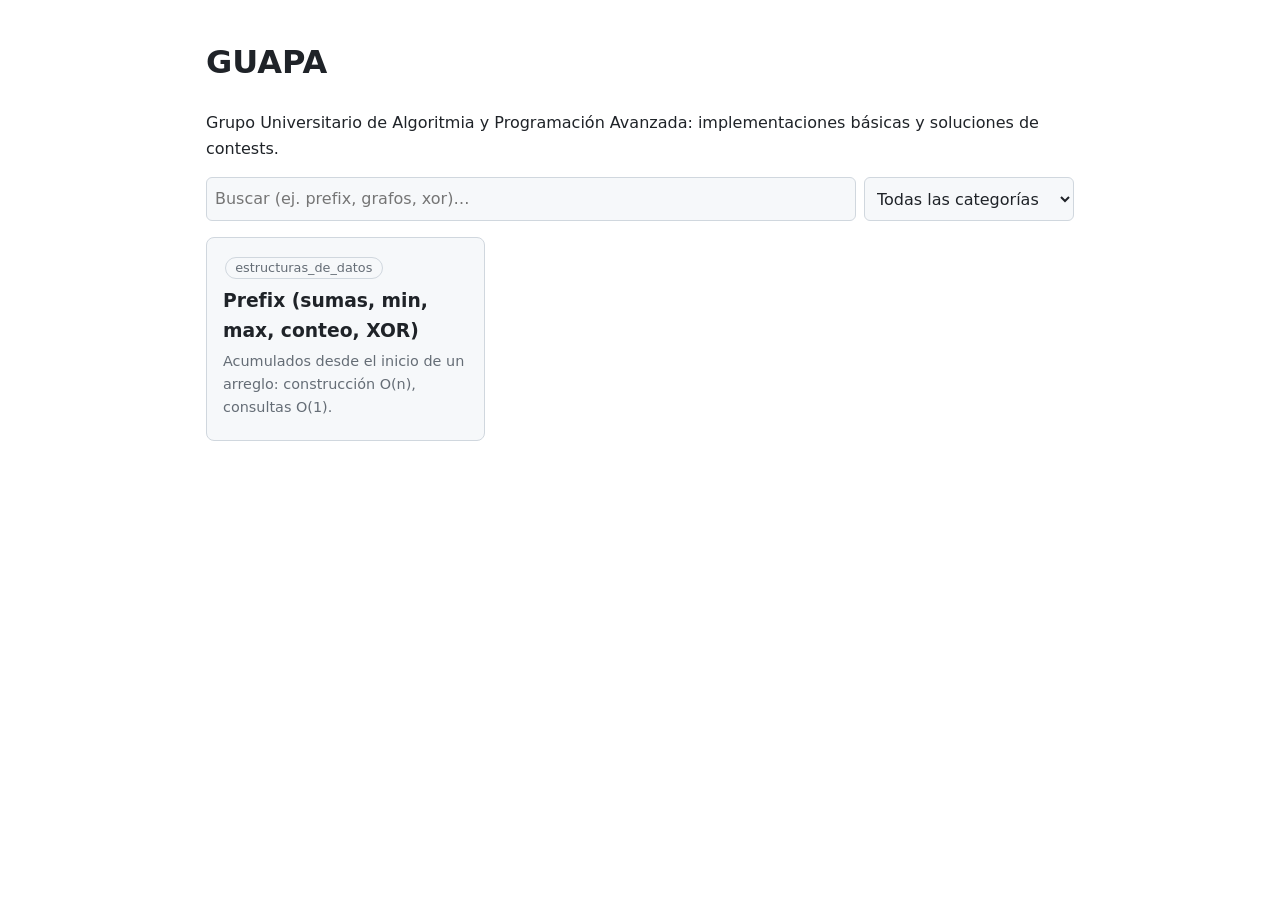
==== docs/index.html @ 2ccbafb0 "Add initial HTML structure for index page" ====
<!DOCTYPE html>
<html lang="es">
<head>
<meta charset="utf-8">
<meta name="viewport" content="width=device-width, initial-scale=1">
<title>GUAPA · Implementaciones y soluciones</title>
<link rel="stylesheet" href="assets/style.css">
</head>
<body>
<main>
<h1>GUAPA</h1>
<p>Grupo Universitario de Algoritmia y Programación Avanzada: implementaciones básicas y soluciones de contests.</p>
<div class="controls">
  <input id="q" type="search" placeholder="Buscar (ej. prefix, grafos, xor)…">
  <select id="f"><option value="">Todas las categorías</option></select>
</div>
<div id="g" class="grid"></div>
</main>
<script src="catalog.js"></script>
<script>
var q = document.getElementById("q"), f = document.getElementById("f"), g = document.getElementById("g");
function norm(s){ return s.normalize("NFD").replace(/[\u0300-\u036f]/g, "").toLowerCase(); }
Array.from(new Set(CATALOG.map(function(e){ return e.categoria; }))).sort()
  .forEach(function(c){ f.add(new Option(c, c)); });
function el(tag, cls, txt){ var e = document.createElement(tag); if (cls) e.className = cls; if (txt) e.textContent = txt; return e; }
function render(){
  var t = norm(q.value);
  g.innerHTML = "";
  CATALOG.filter(function(e){
    return (!f.value || e.categoria === f.value) &&
      norm([e.titulo, e.descripcion, e.categoria].concat(e.tags || []).join(" ")).indexOf(t) !== -1;
  }).forEach(function(e){
    var a = el("a", "card"); a.href = e.archivo;
    a.appendChild(el("span", "tag", e.categoria));
    a.appendChild(el("h3", "", e.titulo));
    a.appendChild(el("p", "", e.descripcion));
    g.appendChild(a);
  });
  if (!g.children.length) g.appendChild(el("p", "", "Sin resultados."));
}
q.oninput = render; f.onchange = render; render();
</script>
</body>
</html>
---- docs/assets/style.css ----
:root{--bg:#fff;--fg:#1f2328;--mut:#656d76;--card:#f6f8fa;--bd:#d0d7de;--ac:#0969da;--kw:#cf222e;--cm:#6e7781;--st:#0a3069;--nu:#0550ae;--ti:#8250df}
@media(prefers-color-scheme:dark){:root{--bg:#0d1117;--fg:#e6edf3;--mut:#8b949e;--card:#161b22;--bd:#30363d;--ac:#58a6ff;--kw:#ff7b72;--cm:#8b949e;--st:#a5d6ff;--nu:#79c0ff;--ti:#d2a8ff}}
*{box-sizing:border-box}
body{margin:0;background:var(--bg);color:var(--fg);font:16px/1.6 system-ui,-apple-system,"Segoe UI",sans-serif}
main{max-width:900px;margin:0 auto;padding:1rem}
a{color:var(--ac);text-decoration:none}
.back{display:inline-block;margin-bottom:.5rem}
.tag{display:inline-block;background:var(--card);border:1px solid var(--bd);border-radius:1rem;padding:0 .6rem;font-size:.8rem;color:var(--mut);margin:.1rem}
.bar{display:flex;justify-content:space-between;align-items:center;background:var(--card);border:1px solid var(--bd);border-bottom:0;border-radius:8px 8px 0 0;padding:.4rem .8rem;font:.85rem ui-monospace,monospace;color:var(--mut)}
button{background:var(--bg);color:var(--fg);border:1px solid var(--bd);border-radius:6px;padding:.25rem .7rem;cursor:pointer}
pre{margin:0;overflow-x:auto;background:var(--card);border:1px solid var(--bd);border-radius:0 0 8px 8px;padding:1rem}
code{font:.85rem/1.5 ui-monospace,SFMono-Regular,Menlo,Consolas,monospace}
.hljs-keyword,.hljs-type{color:var(--kw)}
.hljs-comment{color:var(--cm);font-style:italic}
.hljs-string,.hljs-meta{color:var(--st)}
.hljs-number,.hljs-literal{color:var(--nu)}
.hljs-title,.hljs-built_in{color:var(--ti)}
.controls{display:flex;gap:.5rem;flex-wrap:wrap;margin:1rem 0}
.controls input,.controls select{padding:.5rem;border:1px solid var(--bd);border-radius:6px;background:var(--card);color:var(--fg);font:inherit}
.controls input{flex:1;min-width:200px}
.grid{display:grid;grid-template-columns:repeat(auto-fill,minmax(260px,1fr));gap:1rem}
.card{display:block;background:var(--card);border:1px solid var(--bd);border-radius:8px;padding:1rem;color:var(--fg)}
.card:hover{border-color:var(--ac)}
.card h3{margin:.3rem 0}
.card p{margin:.3rem 0;color:var(--mut);font-size:.9rem}
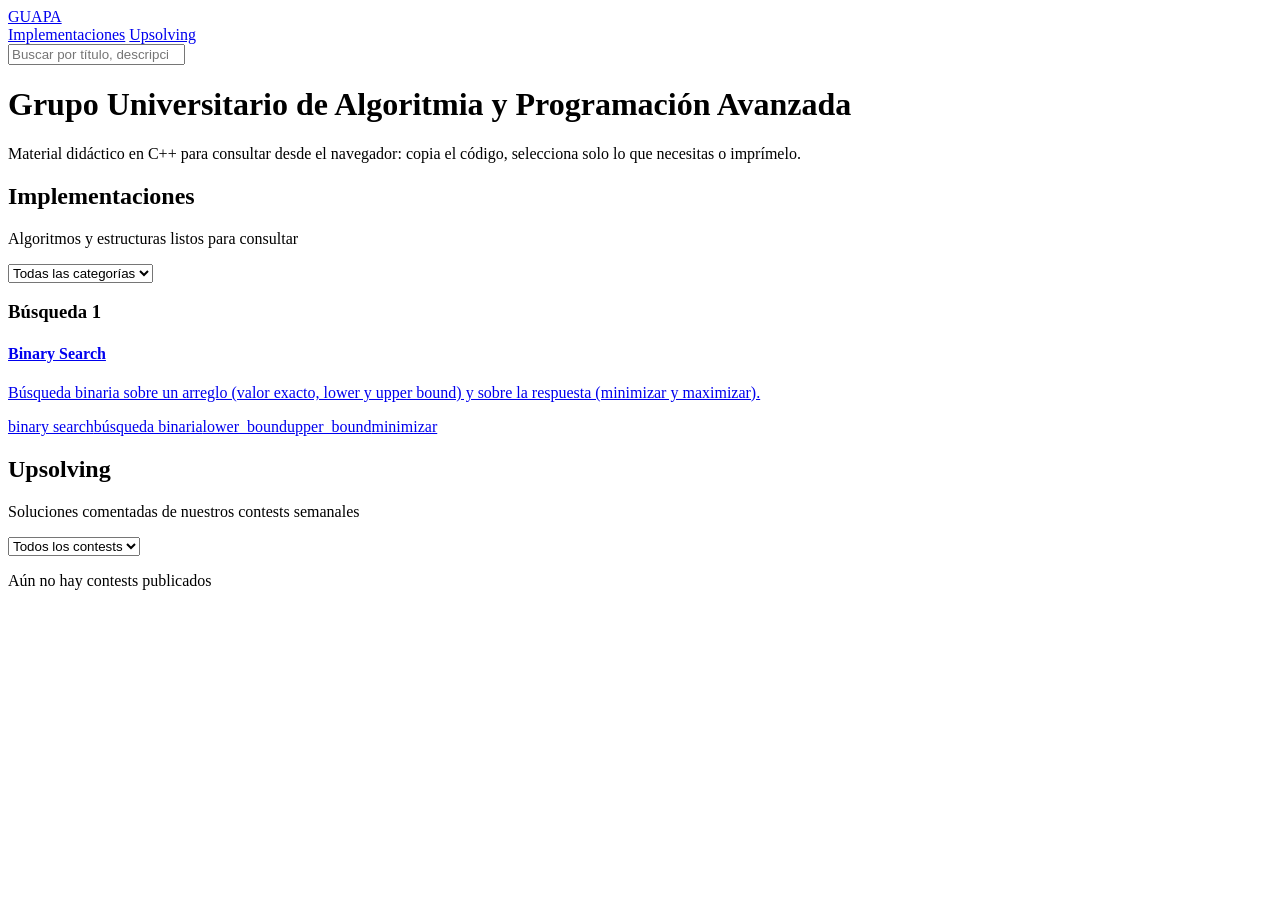
==== commit f455b3e3: "Add initial HTML structure for index page" ====
--- a/docs/index.html
+++ b/docs/index.html
@@ -3,42 +3,148 @@
 <head>
 <meta charset="utf-8">
 <meta name="viewport" content="width=device-width, initial-scale=1">
-<title>GUAPA · Implementaciones y soluciones</title>
+<title>GUAPA · Algoritmia y Programación Avanzada</title>
 <link rel="stylesheet" href="assets/style.css">
 </head>
-<body>
-<main>
-<h1>GUAPA</h1>
-<p>Grupo Universitario de Algoritmia y Programación Avanzada: implementaciones básicas y soluciones de contests.</p>
-<div class="controls">
-  <input id="q" type="search" placeholder="Buscar (ej. prefix, grafos, xor)…">
-  <select id="f"><option value="">Todas las categorías</option></select>
-</div>
-<div id="g" class="grid"></div>
+<body data-pagina="inicio">
+
+<header class="topbar">
+  <a class="marca" href="#">GUAPA</a>
+  <nav class="tabs">
+    <a class="impl" href="#implementaciones">Implementaciones</a>
+    <a class="ups" href="#upsolving">Upsolving</a>
+  </nav>
+  <input id="buscador" class="buscador" type="search" placeholder="Buscar por título, descripción o tag" aria-label="Buscar">
+</header>
+
+<main class="wide">
+  <div class="hero">
+    <h1>Grupo Universitario de Algoritmia y Programación Avanzada</h1>
+    <p>Material didáctico en C++ para consultar desde el navegador: copia el código, selecciona solo lo que necesitas o imprímelo.</p>
+  </div>
+
+  <section id="implementaciones" class="bloque-seccion impl">
+    <div class="cab-seccion">
+      <div>
+        <h2>Implementaciones</h2>
+        <p>Algoritmos y estructuras listos para consultar</p>
+      </div>
+      <select id="filtro-cat" aria-label="Filtrar por categoría"></select>
+    </div>
+    <div id="lista-impl"></div>
+  </section>
+
+  <section id="upsolving" class="bloque-seccion ups">
+    <div class="cab-seccion">
+      <div>
+        <h2>Upsolving</h2>
+        <p>Soluciones comentadas de nuestros contests semanales</p>
+      </div>
+      <select id="filtro-contest" aria-label="Filtrar por contest"></select>
+    </div>
+    <div id="lista-ups"></div>
+  </section>
 </main>
+
 <script src="catalog.js"></script>
 <script>
-var q = document.getElementById("q"), f = document.getElementById("f"), g = document.getElementById("g");
-function norm(s){ return s.normalize("NFD").replace(/[\u0300-\u036f]/g, "").toLowerCase(); }
-Array.from(new Set(CATALOG.map(function(e){ return e.categoria; }))).sort()
-  .forEach(function(c){ f.add(new Option(c, c)); });
-function el(tag, cls, txt){ var e = document.createElement(tag); if (cls) e.className = cls; if (txt) e.textContent = txt; return e; }
-function render(){
-  var t = norm(q.value);
-  g.innerHTML = "";
-  CATALOG.filter(function(e){
-    return (!f.value || e.categoria === f.value) &&
-      norm([e.titulo, e.descripcion, e.categoria].concat(e.tags || []).join(" ")).indexOf(t) !== -1;
-  }).forEach(function(e){
-    var a = el("a", "card"); a.href = e.archivo;
-    a.appendChild(el("span", "tag", e.categoria));
-    a.appendChild(el("h3", "", e.titulo));
-    a.appendChild(el("p", "", e.descripcion));
-    g.appendChild(a);
-  });
-  if (!g.children.length) g.appendChild(el("p", "", "Sin resultados."));
-}
-q.oninput = render; f.onchange = render; render();
+(function () {
+  'use strict';
+  var IMPL = CATALOG.filter(function (e) { return e.tipo === 'implementacion'; });
+  var UPS  = CATALOG.filter(function (e) { return e.tipo === 'solucion'; });
+
+  var CAT_NOMBRES = {
+    busqueda: 'Búsqueda', grafos: 'Grafos', combinatoria: 'Combinatoria', strings: 'Strings',
+    estructuras_de_datos: 'Estructuras de datos', programacion_dinamica: 'Programación dinámica',
+    matematicas: 'Matemáticas', geometria: 'Geometría'
+  };
+  function nombreCat(c) {
+    return CAT_NOMBRES[c] || (c.charAt(0).toUpperCase() + c.slice(1).replace(/_/g, ' '));
+  }
+  function pad(n) { return (n < 10 ? '0' : '') + n; }
+  function esc(s) {
+    return String(s == null ? '' : s).replace(/[&<>"']/g, function (c) {
+      return { '&': '&amp;', '<': '&lt;', '>': '&gt;', '"': '&quot;', "'": '&#39;' }[c];
+    });
+  }
+  function norm(s) { return String(s).toLowerCase().normalize('NFD').replace(/[\u0300-\u036f]/g, ''); }
+  function coincide(e, q) {
+    if (!q) return true;
+    var texto = norm([e.titulo, e.descripcion, e.problema || '', (e.tags || []).join(' ')].join(' '));
+    return q.split(/\s+/).every(function (w) { return texto.indexOf(w) >= 0; });
+  }
+  function tagsHtml(e) {
+    return '<div class="tags">' + (e.tags || []).slice(0, 5).map(function (t) {
+      return '<span class="tag">' + esc(t) + '</span>';
+    }).join('') + '</div>';
+  }
+
+  var selCat = document.getElementById('filtro-cat');
+  var selContest = document.getElementById('filtro-contest');
+  var buscador = document.getElementById('buscador');
+
+  // Opciones de los filtros
+  var cats = Array.from(new Set(IMPL.map(function (e) { return e.categoria; }))).sort();
+  selCat.innerHTML = '<option value="">Todas las categorías</option>' +
+    cats.map(function (c) { return '<option value="' + esc(c) + '">' + esc(nombreCat(c)) + '</option>'; }).join('');
+  var contests = Array.from(new Set(UPS.map(function (e) { return e.contest; }))).sort(function (a, b) { return b - a; });
+  selContest.innerHTML = '<option value="">Todos los contests</option>' +
+    contests.map(function (c) { return '<option value="' + c + '">Contest ' + pad(c) + '</option>'; }).join('');
+
+  function renderImpl(q) {
+    var cat = selCat.value;
+    var items = IMPL.filter(function (e) { return (!cat || e.categoria === cat) && coincide(e, q); });
+    var grupos = {};
+    items.forEach(function (e) { (grupos[e.categoria] = grupos[e.categoria] || []).push(e); });
+    var html = Object.keys(grupos).sort().map(function (c) {
+      return '<div class="grupo" id="cat-' + esc(c) + '"><h3>' + esc(nombreCat(c)) +
+        ' <span class="conteo">' + grupos[c].length + '</span></h3><div class="tarjetas">' +
+        grupos[c].map(function (e) {
+          return '<a class="tarjeta" href="' + esc(e.archivo) + '"><h4>' + esc(e.titulo) + '</h4><p>' +
+            esc(e.descripcion) + '</p>' + tagsHtml(e) + '</a>';
+        }).join('') + '</div></div>';
+    }).join('');
+    var vacio = IMPL.length ? 'Sin resultados' : 'Aún no hay implementaciones publicadas';
+    document.getElementById('lista-impl').innerHTML = html || '<p class="vacio">' + vacio + '</p>';
+  }
+
+  function renderUps(q) {
+    var ct = selContest.value;
+    var items = UPS.filter(function (e) { return (!ct || String(e.contest) === ct) && coincide(e, q); });
+    var grupos = {};
+    items.forEach(function (e) { (grupos[e.contest] = grupos[e.contest] || []).push(e); });
+    var html = Object.keys(grupos).map(Number).sort(function (a, b) { return b - a; }).map(function (c) {
+      var lista = grupos[c].slice().sort(function (a, b) { return String(a.problema).localeCompare(String(b.problema)); });
+      return '<div class="grupo" id="contest-' + pad(c) + '"><h3><a href="soluciones/contest_' + pad(c) +
+        '/index.html">Contest ' + pad(c) + '</a> <span class="conteo">' + lista.length + '</span></h3>' +
+        lista.map(function (e) {
+          return '<a class="fila" href="' + esc(e.archivo) + '"><span class="letra">' + esc(e.problema) +
+            '</span><span class="tit">' + esc(e.titulo) + '</span>' +
+            (e.dificultad ? '<span class="dif">' + esc(e.dificultad) + '</span>' : '') +
+            tagsHtml(e) + '</a>';
+        }).join('') + '</div>';
+    }).join('');
+    var vacio = UPS.length ? 'Sin resultados' : 'Aún no hay contests publicados';
+    document.getElementById('lista-ups').innerHTML = html || '<p class="vacio">' + vacio + '</p>';
+  }
+
+  function render() {
+    var q = norm(buscador.value.trim());
+    renderImpl(q);
+    renderUps(q);
+  }
+
+  buscador.addEventListener('input', render);
+  selCat.addEventListener('change', render);
+  selContest.addEventListener('change', render);
+  render();
+
+  // Si se llega con un ancla de categoría o contest, desplazar tras renderizar
+  if (location.hash) {
+    var destino = document.getElementById(location.hash.slice(1));
+    if (destino) destino.scrollIntoView();
+  }
+})();
 </script>
 </body>
 </html>
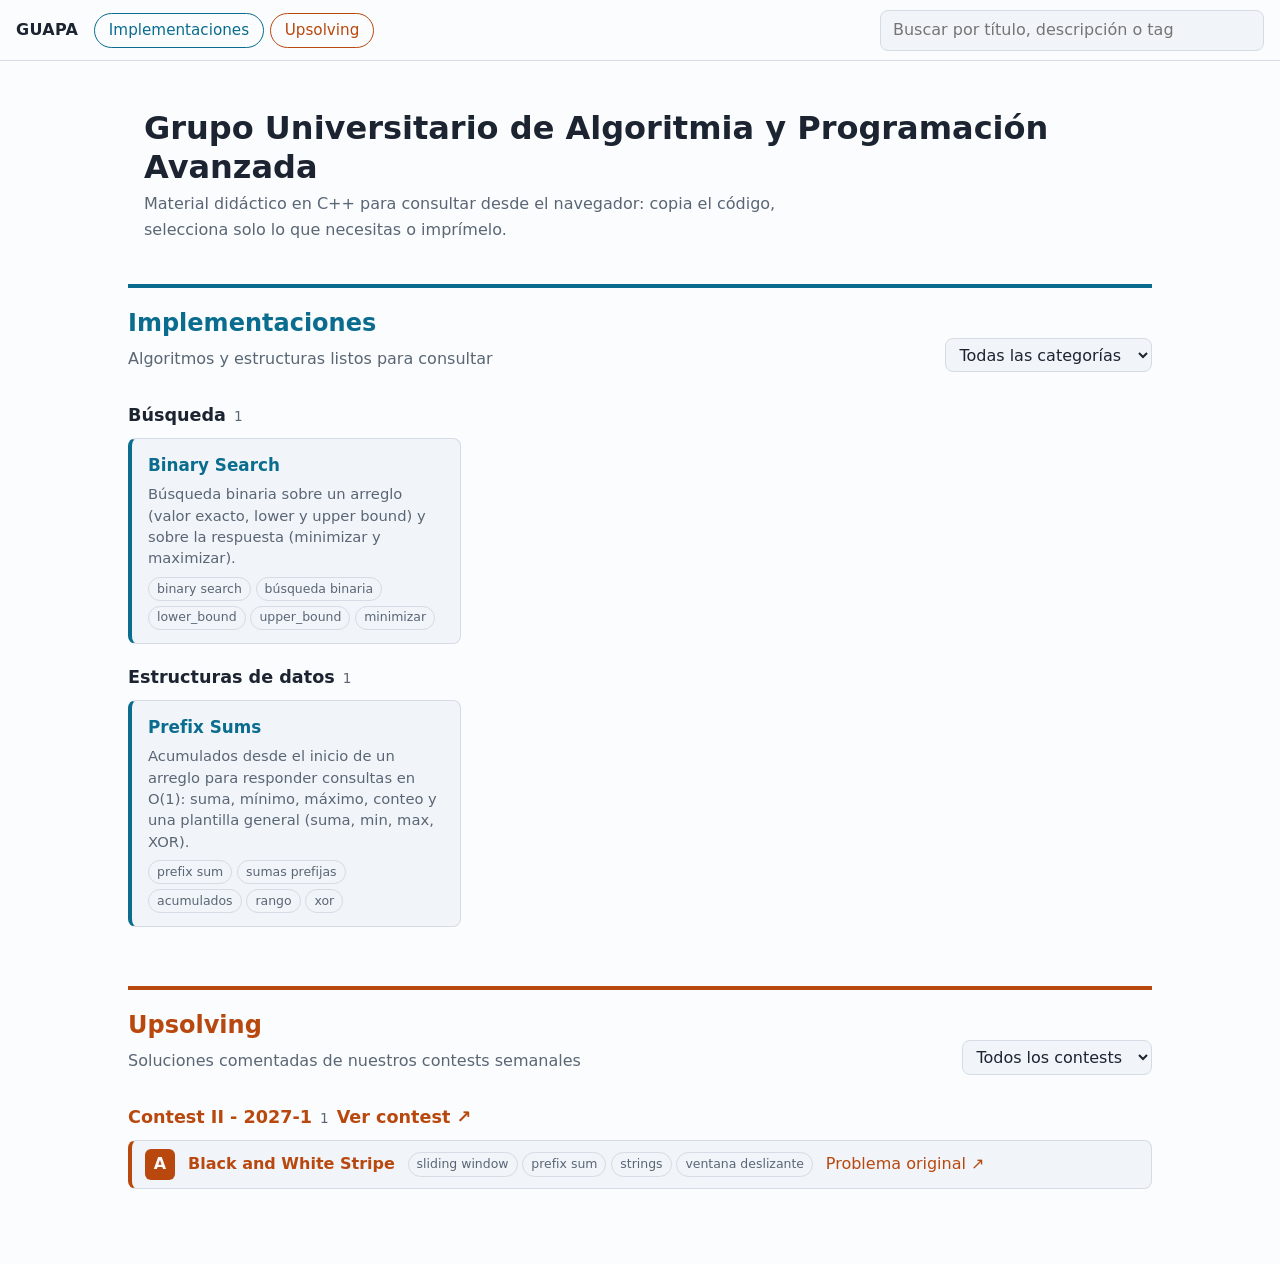
==== commit 202516f6: "Refactor contest handling and improve rendering logic" ====
--- a/docs/index.html
+++ b/docs/index.html
@@ -61,16 +61,16 @@
   function nombreCat(c) {
     return CAT_NOMBRES[c] || (c.charAt(0).toUpperCase() + c.slice(1).replace(/_/g, ' '));
   }
-  function pad(n) { return (n < 10 ? '0' : '') + n; }
   function esc(s) {
     return String(s == null ? '' : s).replace(/[&<>"']/g, function (c) {
       return { '&': '&amp;', '<': '&lt;', '>': '&gt;', '"': '&quot;', "'": '&#39;' }[c];
     });
   }
   function norm(s) { return String(s).toLowerCase().normalize('NFD').replace(/[\u0300-\u036f]/g, ''); }
+  function tituloDe(e) { return e.tituloProblema || e.titulo || ''; }
   function coincide(e, q) {
     if (!q) return true;
-    var texto = norm([e.titulo, e.descripcion, e.problema || '', (e.tags || []).join(' ')].join(' '));
+    var texto = norm([tituloDe(e), e.descripcion, e.contest || '', e.problema || '', (e.tags || []).join(' ')].join(' '));
     return q.split(/\s+/).every(function (w) { return texto.indexOf(w) >= 0; });
   }
   function tagsHtml(e) {
@@ -87,9 +87,17 @@
   var cats = Array.from(new Set(IMPL.map(function (e) { return e.categoria; }))).sort();
   selCat.innerHTML = '<option value="">Todas las categorías</option>' +
     cats.map(function (c) { return '<option value="' + esc(c) + '">' + esc(nombreCat(c)) + '</option>'; }).join('');
-  var contests = Array.from(new Set(UPS.map(function (e) { return e.contest; }))).sort(function (a, b) { return b - a; });
+
+  // Contests: del más reciente (último agregado en catalog.js) al más antiguo
+  var contests = [];
+  UPS.forEach(function (e) {
+    if (!contests.some(function (c) { return c.slug === e.contestSlug; })) {
+      contests.push({ slug: e.contestSlug, nombre: e.contest, url: e.contestUrl });
+    }
+  });
+  contests.reverse();
   selContest.innerHTML = '<option value="">Todos los contests</option>' +
-    contests.map(function (c) { return '<option value="' + c + '">Contest ' + pad(c) + '</option>'; }).join('');
+    contests.map(function (c) { return '<option value="' + esc(c.slug) + '">' + esc(c.nombre) + '</option>'; }).join('');
 
   function renderImpl(q) {
     var cat = selCat.value;
@@ -110,18 +118,20 @@
 
   function renderUps(q) {
     var ct = selContest.value;
-    var items = UPS.filter(function (e) { return (!ct || String(e.contest) === ct) && coincide(e, q); });
-    var grupos = {};
-    items.forEach(function (e) { (grupos[e.contest] = grupos[e.contest] || []).push(e); });
-    var html = Object.keys(grupos).map(Number).sort(function (a, b) { return b - a; }).map(function (c) {
-      var lista = grupos[c].slice().sort(function (a, b) { return String(a.problema).localeCompare(String(b.problema)); });
-      return '<div class="grupo" id="contest-' + pad(c) + '"><h3><a href="soluciones/contest_' + pad(c) +
-        '/index.html">Contest ' + pad(c) + '</a> <span class="conteo">' + lista.length + '</span></h3>' +
+    var items = UPS.filter(function (e) { return (!ct || e.contestSlug === ct) && coincide(e, q); });
+    var html = contests.map(function (c) {
+      var lista = items.filter(function (e) { return e.contestSlug === c.slug; })
+        .sort(function (a, b) { return String(a.problema).localeCompare(String(b.problema)); });
+      if (!lista.length) return '';
+      return '<div class="grupo" id="contest-' + esc(c.slug) + '"><h3><a href="soluciones/' + esc(c.slug) +
+        '/index.html">' + esc(c.nombre) + '</a> <span class="conteo">' + lista.length + '</span>' +
+        '<a class="ext" href="' + esc(c.url) + '" target="_blank" rel="noopener">Ver contest ↗</a></h3>' +
         lista.map(function (e) {
-          return '<a class="fila" href="' + esc(e.archivo) + '"><span class="letra">' + esc(e.problema) +
-            '</span><span class="tit">' + esc(e.titulo) + '</span>' +
+          return '<div class="fila"><a class="letra" href="' + esc(e.archivo) + '">' + esc(e.problema) +
+            '</a><a class="tit" href="' + esc(e.archivo) + '">' + esc(e.tituloProblema) + '</a>' +
             (e.dificultad ? '<span class="dif">' + esc(e.dificultad) + '</span>' : '') +
-            tagsHtml(e) + '</a>';
+            tagsHtml(e) +
+            '<a class="ext" href="' + esc(e.problemaUrl) + '" target="_blank" rel="noopener">Problema original ↗</a></div>';
         }).join('') + '</div>';
     }).join('');
     var vacio = UPS.length ? 'Sin resultados' : 'Aún no hay contests publicados';
--- a/docs/assets/style.css
+++ b/docs/assets/style.css
@@ -0,0 +1,144 @@
+/* ===== Tokens ===== */
+:root{
+  --bg:#fbfcfd; --fg:#1b2430; --muted:#5a6675; --card:#f1f4f8; --borde:#d5dce5;
+  --impl:#0a6c8f; --ups:#b8480e; --acc:var(--impl);
+  --code-bg:#f4f6f9; --code-fg:#1b2430;
+  --mono:ui-monospace,SFMono-Regular,Menlo,Consolas,"Liberation Mono",monospace;
+  --sans:system-ui,-apple-system,"Segoe UI",Roboto,"Helvetica Neue",Arial,sans-serif;
+  --hl-kw:#b3261e; --hl-type:#0b57a4; --hl-str:#0b5a2b; --hl-num:#0b57a4; --hl-com:#6b7684; --hl-fn:#6f42c1; --hl-meta:#8a5a00;
+}
+@media (prefers-color-scheme:dark){
+  :root{
+    --bg:#0e1319; --fg:#e4eaf1; --muted:#9aa7b6; --card:#151c25; --borde:#2a3542;
+    --impl:#55c4ee; --ups:#ff9a5c;
+    --code-bg:#0a0f14; --code-fg:#e4eaf1;
+    --hl-kw:#ff7b72; --hl-type:#79c0ff; --hl-str:#7ee787; --hl-num:#79c0ff; --hl-com:#8592a1; --hl-fn:#d2a8ff; --hl-meta:#e3b341;
+  }
+}
+
+/* ===== Base ===== */
+*{box-sizing:border-box}
+html{scroll-behavior:smooth;scroll-padding-top:5.5rem}
+body{margin:0;background:var(--bg);color:var(--fg);font:16px/1.65 var(--sans);--acc:var(--impl)}
+body[data-seccion="solucion"]{--acc:var(--ups)}
+a{color:var(--acc);text-decoration:none}
+a:hover{text-decoration:underline}
+code{font-family:var(--mono);font-size:.92em;background:var(--card);padding:.1em .35em;border-radius:4px}
+main,.contenedor{max-width:56rem;margin:0 auto;padding:1rem}
+.wide{max-width:66rem}
+@media (prefers-reduced-motion:reduce){html{scroll-behavior:auto}}
+
+/* ===== Barra superior ===== */
+.topbar{position:sticky;top:0;z-index:30;display:flex;flex-wrap:wrap;align-items:center;gap:.6rem 1rem;padding:.6rem 1rem;background:var(--bg);border-bottom:1px solid var(--borde)}
+.marca{font-weight:700;color:var(--fg);letter-spacing:.02em}
+.marca:hover{text-decoration:none}
+.tabs{display:flex;gap:.4rem}
+.tabs a{padding:.25rem .85rem;border-radius:999px;border:1.5px solid var(--borde);color:var(--fg);font-size:.95rem}
+.tabs a.impl{border-color:var(--impl);color:var(--impl)}
+.tabs a.ups{border-color:var(--ups);color:var(--ups)}
+.tabs a:hover{text-decoration:none;background:var(--card)}
+.buscador{flex:1;min-width:10rem;max-width:24rem;margin-left:auto;padding:.4rem .75rem;border-radius:8px;border:1px solid var(--borde);background:var(--card);color:var(--fg);font:inherit}
+.buscador:focus,select:focus,button:focus-visible,a:focus-visible{outline:2px solid var(--acc);outline-offset:2px}
+
+/* ===== Portada ===== */
+.hero{padding:2rem 1rem 0.5rem}
+.hero h1{margin:0 0 .3rem;font-size:2rem;line-height:1.2}
+.hero p{margin:0;color:var(--muted);max-width:40rem}
+.bloque-seccion{margin:2rem 0;padding:0 0 .5rem;border-top:4px solid var(--acc)}
+.bloque-seccion.impl{--acc:var(--impl)}
+.bloque-seccion.ups{--acc:var(--ups)}
+.cab-seccion{display:flex;flex-wrap:wrap;align-items:flex-end;justify-content:space-between;gap:.6rem 1rem;padding:1rem 0 .6rem}
+.cab-seccion h2{margin:0;color:var(--acc);font-size:1.5rem}
+.cab-seccion p{margin:.15rem 0 0;color:var(--muted)}
+select{padding:.35rem .6rem;border-radius:8px;border:1px solid var(--borde);background:var(--card);color:var(--fg);font:inherit}
+.grupo{margin:1.2rem 0}
+.grupo h3{display:flex;align-items:baseline;gap:.5rem;margin:0 0 .5rem;font-size:1.1rem}
+.conteo{font-size:.85rem;font-weight:400;color:var(--muted)}
+.tarjetas{display:grid;grid-template-columns:repeat(auto-fill,minmax(16rem,1fr));gap:.8rem}
+.tarjeta{display:block;padding:.8rem 1rem;background:var(--card);border:1px solid var(--borde);border-left:4px solid var(--acc);border-radius:8px;color:var(--fg)}
+.tarjeta:hover{text-decoration:none;border-color:var(--acc)}
+.tarjeta h4{margin:0 0 .25rem;font-size:1.05rem;color:var(--acc)}
+.tarjeta p{margin:0 0 .5rem;font-size:.92rem;color:var(--muted);line-height:1.45}
+.tags{display:flex;flex-wrap:wrap;gap:.3rem}
+.tag{padding:.05rem .5rem;border-radius:999px;border:1px solid var(--borde);font-size:.78rem;color:var(--muted)}
+.fila{display:flex;flex-wrap:wrap;align-items:center;gap:.5rem .8rem;padding:.5rem .8rem;margin:.3rem 0;background:var(--card);border:1px solid var(--borde);border-left:4px solid var(--acc);border-radius:8px;color:var(--fg)}
+.fila:hover{text-decoration:none;border-color:var(--acc)}
+.fila .letra{display:inline-grid;place-items:center;min-width:1.9rem;height:1.9rem;border-radius:6px;background:var(--acc);color:var(--bg);font-weight:700}
+.fila .tit{font-weight:600}
+.fila .dif{font-size:.85rem;color:var(--muted)}
+.vacio{padding:1rem;color:var(--muted);border:1px dashed var(--borde);border-radius:8px;text-align:center}
+
+/* ===== Páginas individuales ===== */
+.migas{display:flex;flex-wrap:wrap;align-items:center;gap:.35rem;font-size:.9rem;color:var(--muted);margin:.4rem 0 .8rem}
+.migas a{color:var(--muted)}
+.migas a:hover{color:var(--acc)}
+.insignia{display:inline-block;padding:.05rem .65rem;border-radius:999px;background:var(--acc);color:var(--bg);font-size:.8rem;font-weight:600}
+.pagina-cab h1{margin:.3rem 0 .4rem;font-size:1.9rem;line-height:1.25}
+.meta{display:flex;flex-wrap:wrap;gap:.4rem;margin:.2rem 0 1rem}
+.badge{display:inline-block;padding:.05rem .55rem;border-radius:6px;border:1px solid var(--acc);color:var(--acc);font-size:.85rem;font-family:var(--mono);background:transparent}
+.badge.neutro{border-color:var(--borde);color:var(--muted);font-family:var(--sans)}
+
+/* Barra de acciones */
+.barra{position:sticky;top:0;z-index:25;display:flex;flex-wrap:wrap;align-items:center;gap:.4rem;padding:.5rem 0;margin-bottom:.6rem;background:var(--bg);border-bottom:1px solid var(--borde)}
+.barra button{padding:.3rem .7rem;border-radius:8px;border:1px solid var(--borde);background:var(--card);color:var(--fg);font:inherit;font-size:.88rem;cursor:pointer}
+.barra button:hover{border-color:var(--acc)}
+.barra .chk-texto{display:flex;align-items:center;gap:.35rem;font-size:.88rem;color:var(--muted);margin-left:auto}
+
+/* Secciones y pasos */
+.seccion{margin:1.6rem 0}
+.seccion>h2{display:flex;align-items:center;gap:.6rem;margin:0 0 .6rem;padding-bottom:.25rem;border-bottom:2px solid var(--acc);font-size:1.35rem;break-after:avoid}
+.paso{position:relative;margin:.55rem 0;padding:.35rem .5rem .35rem 2.2rem;border-left:3px solid transparent;border-radius:6px}
+.paso.sel{border-left-color:var(--acc);background:rgba(127,127,127,.09)}
+.sel-lbl{display:inline-flex;align-items:center;cursor:pointer}
+.paso>.sel-lbl{position:absolute;left:.5rem;top:.6rem}
+.sel-lbl input{width:1.05rem;height:1.05rem;accent-color:var(--acc);cursor:pointer}
+.texto p{margin:.2rem 0 .5rem}
+.texto ul,.texto ol{margin:.2rem 0 .6rem;padding-left:1.4rem}
+.texto .patron{margin:.2rem 0 .5rem}
+.texto .patron code{display:inline-block;padding:.2rem .7rem;letter-spacing:.15em}
+pre.codigo{position:relative;margin:.35rem 0;padding:.8rem 1rem;background:var(--code-bg);color:var(--code-fg);border:1px solid var(--borde);border-radius:8px;overflow-x:auto;font:.88rem/1.55 var(--mono);tab-size:4}
+pre.codigo code{background:none;padding:0;font:inherit;color:inherit}
+.texto+pre.codigo{margin-top:.2rem}
+.btn-copiar{position:sticky;float:right;top:0;margin:-.3rem -.5rem 0 .5rem;padding:.15rem .55rem;border-radius:6px;border:1px solid var(--borde);background:var(--card);color:var(--muted);font:.78rem var(--sans);cursor:pointer}
+.btn-copiar:hover{color:var(--acc);border-color:var(--acc)}
+.sin-texto .texto{display:none}
+.sin-texto .paso:not(:has(pre)){display:none}
+#vista-cpp{display:none}
+#vista-cpp.visible{display:block}
+.vista-cpp-cab{margin:.2rem 0 .5rem;color:var(--muted);font-size:.9rem}
+.nav-pie{display:flex;justify-content:space-between;gap:1rem;margin:2rem 0 1rem}
+.toast{position:fixed;left:50%;bottom:1.2rem;transform:translateX(-50%);padding:.5rem 1rem;border-radius:8px;background:var(--fg);color:var(--bg);font-size:.9rem;z-index:50}
+.encabezado-impresion{display:none}
+
+/* Resaltado de sintaxis (highlight.js) */
+.hljs-keyword,.hljs-literal{color:var(--hl-kw)}
+.hljs-type,.hljs-built_in{color:var(--hl-type)}
+.hljs-string{color:var(--hl-str)}
+.hljs-number{color:var(--hl-num)}
+.hljs-comment{color:var(--hl-com);font-style:italic}
+.hljs-title,.hljs-title.function_{color:var(--hl-fn)}
+.hljs-meta,.hljs-meta .hljs-keyword{color:var(--hl-meta)}
+
+@media (max-width:600px){
+  .paso{padding-left:2rem}
+  .barra .chk-texto{margin-left:0}
+  .hero h1{font-size:1.6rem}
+}
+
+/* ===== Impresión ===== */
+@media print{
+  :root{--bg:#fff;--fg:#000;--muted:#333;--card:#fff;--borde:#bbb;--code-bg:#fff;--code-fg:#000;--acc:#000}
+  html,body{background:#fff;color:#000;font-size:10.5pt;line-height:1.45}
+  .topbar,.barra,.migas,.insignia,.sel-lbl,.btn-copiar,.toast,#vista-cpp,.nav-pie{display:none!important}
+  .encabezado-impresion{display:block;margin-bottom:.6rem;padding-bottom:.25rem;border-bottom:1px solid #999;font-size:9pt}
+  main,.contenedor{max-width:none;padding:0}
+  .pagina-cab h1{font-size:15pt;margin:.2rem 0}
+  .badge{border-color:#999;color:#000}
+  .seccion{margin:.9rem 0}
+  .seccion>h2{font-size:12.5pt;border-bottom:1px solid #999}
+  .paso{padding:0;margin:.35rem 0;border:0;background:none;break-inside:avoid}
+  pre.codigo{break-inside:avoid;font-size:8.8pt;line-height:1.35;padding:.4rem .6rem;background:#fff;border:1px solid #bbb;white-space:pre-wrap;overflow:visible}
+  .hljs *{color:#000!important;font-weight:normal!important}
+  body.solo-sel .paso:not(.sel){display:none}
+  body.solo-sel .seccion.vacia>h2{display:none}
+}
